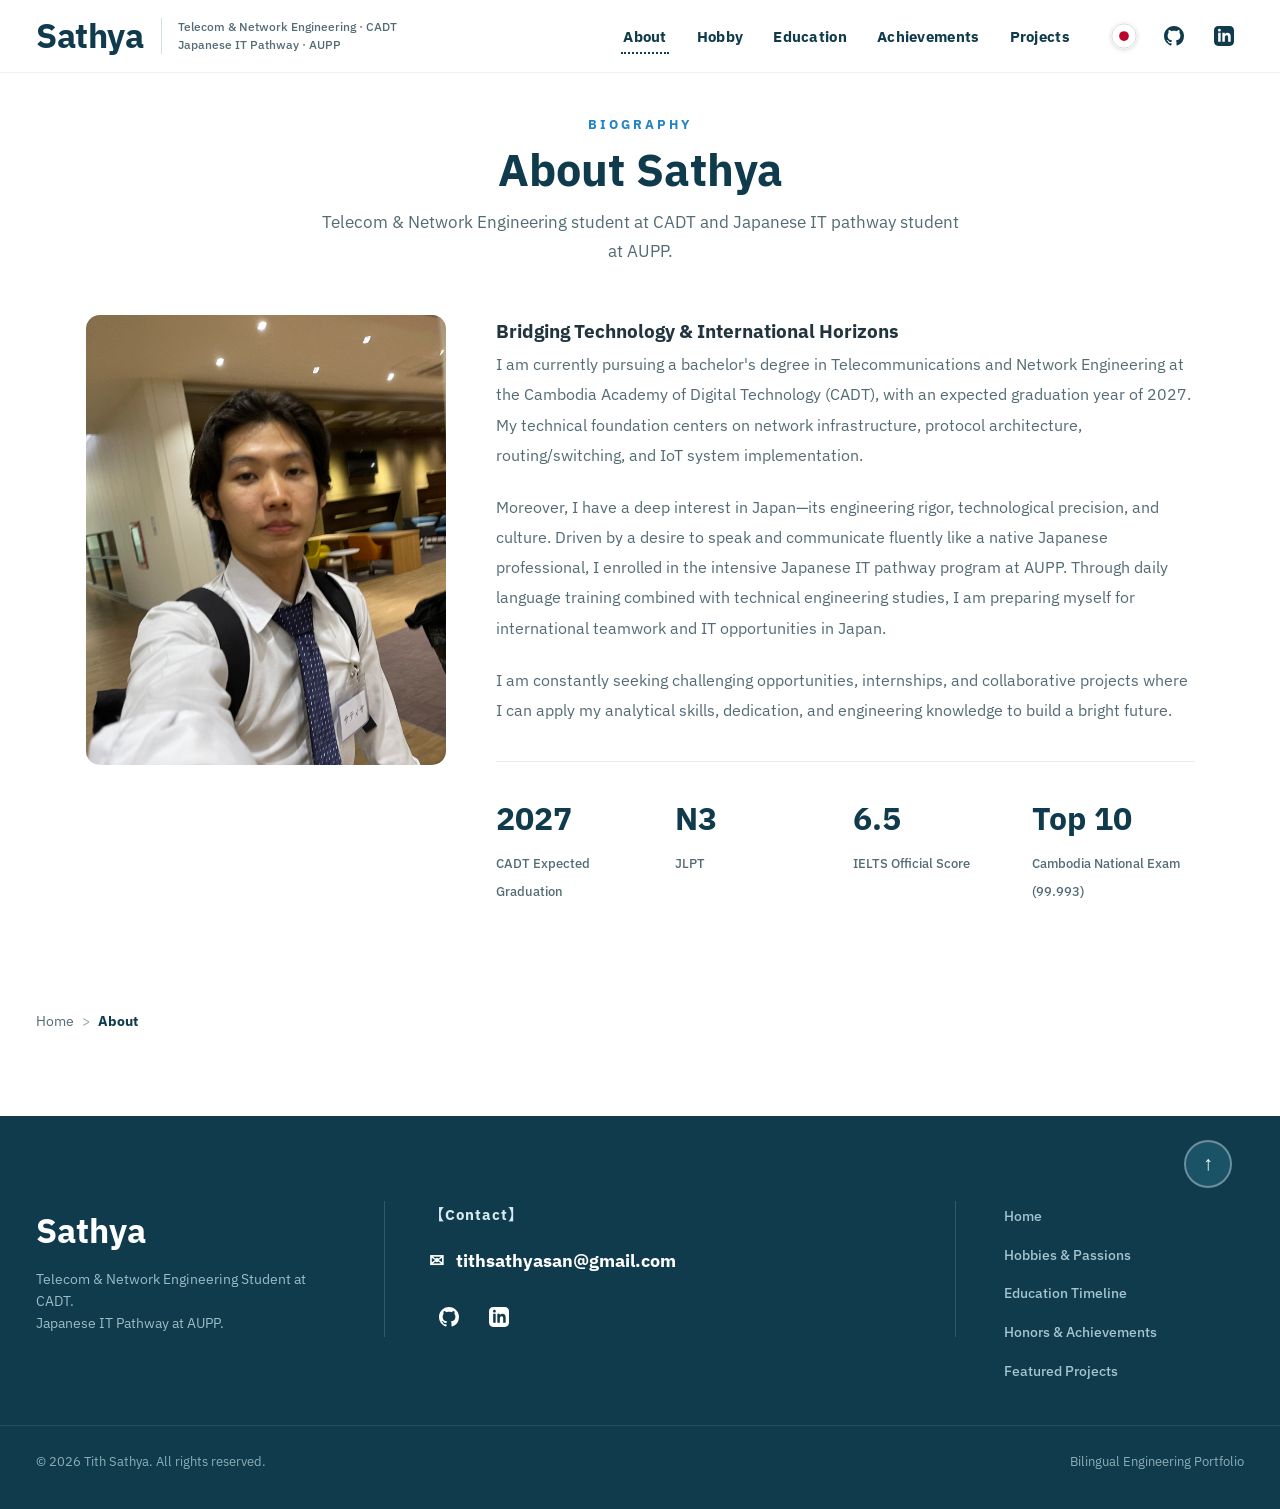
==== about.html @ c2432b84 "new design" ====
<!DOCTYPE html>
<html lang="en">
<head>
  <meta charset="UTF-8" />
  <meta name="viewport" content="width=device-width, initial-scale=1.0" />
  <title>About | Sathya</title>
  <meta name="description" content="About Tith Sathya — Telecom & Network Engineering student at CADT and Japanese IT pathway student at AUPP." />
  <link rel="preconnect" href="https://fonts.googleapis.com" />
  <link rel="preconnect" href="https://fonts.gstatic.com" crossorigin />
  <link href="https://fonts.googleapis.com/css2?family=IBM+Plex+Sans:ital,wght@0,300;0,400;0,500;0,600;0,700;1,400&family=Noto+Sans+JP:wght@400;500;700;900&display=swap" rel="stylesheet" />
  <link rel="stylesheet" href="style.css" />
</head>
<body>

  <!-- Header -->
  <header id="site-header">
    <div class="header-container">
      <a href="index.html" class="brand-group">
        <h1 class="brand-name" data-en="Sathya" data-ja="サティヤ">Sathya</h1>
        <p class="brand-tagline" data-en="Telecom & Network Engineering · CADT<br>Japanese IT Pathway · AUPP" data-ja="夢に向かって、歩み続ける。<br>CADT 電気通信 · AUPP 日本語IT">Telecom & Network Engineering · CADT<br>Japanese IT Pathway · AUPP</p>
      </a>

      <div class="nav-actions-wrap">
        <nav>
          <ul class="nav-links">
            <li><a href="about.html" class="nav-link active" data-en="About" data-ja="自己紹介">About</a></li>
            <li><a href="hobby.html" class="nav-link" data-en="Hobby" data-ja="趣味">Hobby</a></li>
            <li><a href="education.html" class="nav-link" data-en="Education" data-ja="学歴">Education</a></li>
            <li><a href="achievements.html" class="nav-link" data-en="Achievements" data-ja="実績">Achievements</a></li>
            <li><a href="projects.html" class="nav-link" data-en="Projects" data-ja="プロジェクト">Projects</a></li>
          </ul>
        </nav>

        <div class="header-icons">
          <button class="lang-flag-btn" aria-label="日本語に切替 (Switch to Japanese)" title="日本語に切替 (Switch to Japanese)">
            <svg class="flag-svg" viewBox="0 0 32 32" width="26" height="26" aria-hidden="true"><circle cx="16" cy="16" r="15" fill="#ffffff" stroke="#d5dde0" stroke-width="1.2"/><circle cx="16" cy="16" r="6" fill="#bc002d"/></svg>
          </button>
          <a href="https://github.com/Jerry12sir" target="_blank" rel="noopener noreferrer" class="icon-btn" aria-label="GitHub profile">
            <svg viewBox="0 0 24 24"><path d="M12 0C5.37 0 0 5.37 0 12c0 5.31 3.435 9.795 8.205 11.385.6.105.825-.255.825-.57 0-.285-.015-1.23-.015-2.235-3.015.555-3.795-.735-4.035-1.41-.135-.345-.72-1.41-1.23-1.695-.42-.225-1.02-.78-.015-.795.945-.015 1.62.87 1.845 1.23 1.08 1.815 2.805 1.305 3.495.99.105-.78.42-1.305.765-1.605-2.67-.3-5.46-1.335-5.46-5.925 0-1.305.465-2.385 1.23-3.225-.12-.3-.54-1.53.12-3.18 0 0 1.005-.315 3.3 1.23.96-.27 1.98-.405 3-.405s2.04.135 3 .405c2.295-1.56 3.3-1.23 3.3-1.23.66 1.65.24 2.88.12 3.18.765.84 1.23 1.905 1.23 3.225 0 4.605-2.805 5.625-5.475 5.925.435.375.81 1.095.81 2.22 0 1.605-.015 2.895-.015 3.3 0 .315.225.69.825.57A12.02 12.02 0 0024 12c0-6.63-5.37-12-12-12z"/></svg>
          </a>
          <a href="https://www.linkedin.com/in/sathya-tith-368833337/" target="_blank" rel="noopener noreferrer" class="icon-btn" aria-label="LinkedIn profile">
            <svg viewBox="0 0 24 24"><path d="M19 0h-14c-2.761 0-5 2.239-5 5v14c0 2.761 2.239 5 5 5h14c2.762 0 5-2.239 5-5v-14c0-2.761-2.238-5-5-5zm-11 19h-3v-11h3v11zm-1.5-12.268c-.966 0-1.75-.79-1.75-1.764s.784-1.764 1.75-1.764 1.75.79 1.75 1.764-.783 1.764-1.75 1.764zm13.5 12.268h-3v-5.604c0-3.368-4-3.113-4 0v5.604h-3v-11h3v1.765c1.396-2.586 7-2.777 7 2.476v6.759z"/></svg>
          </a>
          <button id="mobile-toggle" class="mobile-toggle" aria-label="Toggle navigation">
            <span></span><span></span><span></span>
          </button>
        </div>
      </div>
    </div>
  </header>

  <!-- Mobile Drawer -->
  <div id="mobile-drawer" class="mobile-drawer">
    <a href="about.html" class="nav-link active" data-en="About" data-ja="自己紹介">About</a>
    <a href="hobby.html" class="nav-link" data-en="Hobby" data-ja="趣味">Hobby</a>
    <a href="education.html" class="nav-link" data-en="Education" data-ja="学歴">Education</a>
    <a href="achievements.html" class="nav-link" data-en="Achievements" data-ja="実績">Achievements</a>
    <a href="projects.html" class="nav-link" data-en="Projects" data-ja="プロジェクト">Projects</a>
  </div>

  <main class="page-container">
    <header class="page-header">
      <div class="page-kicker" data-en="Biography" data-ja="自己紹介">Biography</div>
      <h2 class="page-title" data-en="About Sathya" data-ja="サティヤについて">About Sathya</h2>
      <p class="page-subtitle" data-en="Telecom & Network Engineering student at CADT and Japanese IT pathway student at AUPP." data-ja="CADT 電気通信・ネットワーク工学専攻 · AUPP 日本語ITパスウェイ。">Telecom & Network Engineering student at CADT and Japanese IT pathway student at AUPP.</p>
    </header>

    <div class="about-hero-grid">
      <!-- Profile Photo Frame -->
      <div class="profile-photo-frame">
        <img src="images/profile.jpg" alt="Tith Sathya Profile Photo" />
      </div>

      <!-- Narrative Text -->
      <div class="about-narrative">
        <h3 data-en="Bridging Technology & International Horizons" data-ja="技術で世界をつなぐエンジニアを目指して">Bridging Technology & International Horizons</h3>

        <p data-en="I am currently pursuing a bachelor's degree in Telecommunications and Network Engineering at the Cambodia Academy of Digital Technology (CADT), with an expected graduation year of 2027. My technical foundation centers on network infrastructure, protocol architecture, routing/switching, and IoT system implementation." data-ja="現在、カンボジアデジタル技術アカデミー（CADT）にて電気通信およびネットワーク工学の学士号を取得中であり、2027年の卒業を予定しています。ネットワークインフラ設計、プロトコル設計、ルーティング・スイッチング、およびIoTシステムの開発に注力しています。">I am currently pursuing a bachelor's degree in Telecommunications and Network Engineering at the Cambodia Academy of Digital Technology (CADT), with an expected graduation year of 2027. My technical foundation centers on network infrastructure, protocol architecture, routing/switching, and IoT system implementation.</p>

        <p data-en="Moreover, I have a deep interest in Japan—its engineering rigor, technological precision, and culture. Driven by a desire to speak and communicate fluently like a native Japanese professional, I enrolled in the intensive Japanese IT pathway program at AUPP. Through daily language training combined with technical engineering studies, I am preparing myself for international teamwork and IT opportunities in Japan." data-ja="また、日本の技術力と文化に強い憧れと敬意を抱いています。ネイティブレベルのビジネス日本語を習得し、日本とカンボジアの架け橋となるエンジニアになるため、AUPPの日本語ITパスウェイプログラムに参加しています。語学と技術の両面を磨き、国際的なITキャリアでの活躍を目指しています。">Moreover, I have a deep interest in Japan—its engineering rigor, technological precision, and culture. Driven by a desire to speak and communicate fluently like a native Japanese professional, I enrolled in the intensive Japanese IT pathway program at AUPP. Through daily language training combined with technical engineering studies, I am preparing myself for international teamwork and IT opportunities in Japan.</p>

        <p data-en="I am constantly seeking challenging opportunities, internships, and collaborative projects where I can apply my analytical skills, dedication, and engineering knowledge to build a bright future." data-ja="培ってきた論理的思考力と工学的知見を活かし、チームと社会に貢献できる実践的な機会を常に探求しています。">I am constantly seeking challenging opportunities, internships, and collaborative projects where I can apply my analytical skills, dedication, and engineering knowledge to build a bright future.</p>

        <div class="about-stats-row">
          <div>
            <span class="stat-box-val">2027</span>
            <span class="stat-box-lbl" data-en="CADT Expected Graduation" data-ja="CADT卒業予定年">CADT Expected Graduation</span>
          </div>
          <div>
            <span class="stat-box-val">N3</span>
            <span class="stat-box-lbl" data-en="JLPT" data-ja="日本語能力試験（JLPT）">JLPT</span>
          </div>
          <div>
            <span class="stat-box-val">6.5</span>
            <span class="stat-box-lbl" data-en="IELTS Official Score" data-ja="IELTS公式スコア">IELTS Official Score</span>
          </div>
          <div>
            <span class="stat-box-val" data-en="Top 10" data-ja="全国Top10">Top 10</span>
            <span class="stat-box-lbl" data-en="Cambodia National Exam (99.993)" data-ja="カンボジア全国高校統一試験">Cambodia National Exam (99.993%)</span>
          </div>
        </div>
      </div>
    </div>
  </main>

  <div class="breadcrumb-bar">
    <a href="index.html" data-en="Home" data-ja="トップページ">Home</a>
    <span>&gt;</span>
    <span class="breadcrumb-current" data-en="About" data-ja="自己紹介">About</span>
  </div>

  <!-- Footer -->
  <footer class="footer-wave-wrap">
    <svg class="footer-top-wave-svg" viewBox="0 0 1440 60" fill="none" preserveAspectRatio="none" xmlns="http://www.w3.org/2000/svg">
      <path d="M0 30 C320 65, 640 -5, 960 25 C1200 45, 1360 15, 1440 28 L1440 60 L0 60 Z" fill="#0f3b4c"/>
    </svg>
    <button class="scroll-top-btn" aria-label="Scroll to top">↑</button>

    <div class="footer-main-inner">
      <div class="footer-brand">
        <div class="f-brand-name" data-en="Sathya" data-ja="サティヤ">Sathya</div>
        <p class="f-tagline" data-en="Telecom & Network Engineering Student at CADT.<br>Japanese IT Pathway at AUPP." data-ja="CADT 電気通信・ネットワーク工学専攻。<br>AUPP 日本語ITパスウェイ。">Telecom & Network Engineering Student at CADT.<br>Japanese IT Pathway at AUPP.</p>
      </div>

      <div class="footer-contact-block">
        <div class="contact-label-tag" data-en="【Contact】" data-ja="【お問い合わせ】">【Contact】</div>
        <a href="mailto:tithsathyasan@gmail.com" class="contact-email-link">
          <span>✉</span>
          <span>tithsathyasan@gmail.com</span>
        </a>
        <div class="footer-social-row">
          <a href="https://github.com/Jerry12sir" target="_blank" rel="noopener noreferrer" class="footer-social-btn" aria-label="GitHub"><svg viewBox="0 0 24 24"><path d="M12 0C5.37 0 0 5.37 0 12c0 5.31 3.435 9.795 8.205 11.385.6.105.825-.255.825-.57 0-.285-.015-1.23-.015-2.235-3.015.555-3.795-.735-4.035-1.41-.135-.345-.72-1.41-1.23-1.695-.42-.225-1.02-.78-.015-.795.945-.015 1.62.87 1.845 1.23 1.08 1.815 2.805 1.305 3.495.99.105-.78.42-1.305.765-1.605-2.67-.3-5.46-1.335-5.46-5.925 0-1.305.465-2.385 1.23-3.225-.12-.3-.54-1.53.12-3.18 0 0 1.005-.315 3.3 1.23.96-.27 1.98-.405 3-.405s2.04.135 3 .405c2.295-1.56 3.3-1.23 3.3-1.23.66 1.65.24 2.88.12 3.18.765.84 1.23 1.905 1.23 3.225 0 4.605-2.805 5.625-5.475 5.925.435.375.81 1.095.81 2.22 0 1.605-.015 2.895-.015 3.3 0 .315.225.69.825.57A12.02 12.02 0 0024 12c0-6.63-5.37-12-12-12z"/></svg></a>
          <a href="https://www.linkedin.com/in/sathya-tith-368833337/" target="_blank" rel="noopener noreferrer" class="footer-social-btn" aria-label="LinkedIn"><svg viewBox="0 0 24 24"><path d="M19 0h-14c-2.761 0-5 2.239-5 5v14c0 2.761 2.239 5 5 5h14c2.762 0 5-2.239 5-5v-14c0-2.761-2.238-5-5-5zm-11 19h-3v-11h3v11zm-1.5-12.268c-.966 0-1.75-.79-1.75-1.764s.784-1.764 1.75-1.764 1.75.79 1.75 1.764-.783 1.764-1.75 1.764zm13.5 12.268h-3v-5.604c0-3.368-4-3.113-4 0v5.604h-3v-11h3v1.765c1.396-2.586 7-2.777 7 2.476v6.759z"/></svg></a>
        </div>
      </div>

      <div class="footer-links-col">
        <ul class="footer-nav-list">
          <li><a href="index.html" data-en="Home" data-ja="トップページ">Home</a></li>
          <li><a href="hobby.html" data-en="Hobbies & Passions" data-ja="趣味・興味">Hobbies & Passions</a></li>
          <li><a href="education.html" data-en="Education Timeline" data-ja="学歴タイムライン">Education Timeline</a></li>
          <li><a href="achievements.html" data-en="Honors & Achievements" data-ja="受賞・実績">Honors & Achievements</a></li>
          <li><a href="projects.html" data-en="Featured Projects" data-ja="プロジェクト一覧">Featured Projects</a></li>
        </ul>
      </div>
    </div>

    <div class="footer-bottom-bar">
      <div>© 2026 Tith Sathya. All rights reserved.</div>
      <div data-en="Bilingual Engineering Portfolio" data-ja="バイリンガル工学ポートフォリオ">Bilingual Engineering Portfolio</div>
    </div>
  </footer>

  <script src="script.js"></script>
</body>
</html>
---- style.css ----
/* ===== Umitabi Yamatabi Inspired Japanese Editorial Design ===== */
@import url('https://fonts.googleapis.com/css2?family=IBM+Plex+Sans:ital,wght@0,300;0,400;0,500;0,600;0,700;1,400&family=Noto+Sans+JP:wght@400;500;700;900&display=swap');

*, *::before, *::after {
  margin: 0;
  padding: 0;
  box-sizing: border-box;
}

:root {
  --color-main: #0f3b4c;       /* Authentic Umitabi Deep Teal */
  --color-main-light: #1b5366;
  --color-sub: #2185c5;        /* Wave Ocean Blue */
  --color-green: #2d7a46;      /* Mountain Line Art Green */
  --color-accent-search: #28a745;
  --color-bg: #ffffff;
  --color-bg-subtle: #f8fafb;
  --color-text: #22353e;
  --color-text-sub: #546b75;
  --color-text-light: #8ca2ac;
  --color-border: #e3ebef;
  --color-border-subtle: #edf3f6;

  --font-base: 'IBM Plex Sans', 'Noto Sans JP', sans-serif;
  --font-en: 'IBM Plex Sans', sans-serif;
  --font-ja: 'Noto Sans JP', 'IBM Plex Sans', sans-serif;

  --radius-sm: 8px;
  --radius-md: 14px;
  --radius-lg: 18px;
  --transition: all 0.25s cubic-bezier(0.2, 0.8, 0.2, 1);
}

html {
  scroll-behavior: smooth;
}

body {
  font-family: var(--font-base);
  background-color: var(--color-bg);
  color: var(--color-text);
  line-height: 1.8;
  overflow-x: hidden;
  -webkit-font-smoothing: antialiased;
}

html[lang="ja"] body {
  font-family: var(--font-ja);
}

a {
  color: inherit;
  text-decoration: none;
  transition: var(--transition);
}

img {
  max-width: 100%;
  height: auto;
  display: block;
}

/* ===== Header (Umitabi-Yamatabi Editorial Header) ===== */
#site-header {
  position: sticky;
  top: 0;
  width: 100%;
  background: rgba(255, 255, 255, 0.98);
  backdrop-filter: blur(10px);
  z-index: 100;
  border-bottom: 1px solid var(--color-border-subtle);
  transition: var(--transition);
}

#site-header.scrolled {
  box-shadow: 0 4px 18px rgba(15, 59, 76, 0.05);
}

.header-container {
  max-width: 1360px;
  margin: 0 auto;
  padding: 16px 36px;
  display: flex;
  align-items: center;
  justify-content: space-between;
  gap: 24px;
}

/* Brand Logo (Left): Sathya in EN, サティヤ in JA */
.brand-group {
  display: flex;
  align-items: center;
  gap: 18px;
  text-decoration: none;
}

.brand-name {
  font-family: var(--font-en);
  font-size: 2.1rem;
  font-weight: 800;
  color: var(--color-main);
  letter-spacing: -0.5px;
  line-height: 1;
}

.brand-tagline {
  font-size: 0.76rem;
  color: var(--color-text-sub);
  line-height: 1.45;
  border-left: 1px solid #d5e0e5;
  padding-left: 16px;
  font-weight: 500;
}

/* Nav Actions (Right): 1 Clean Horizontal Line */
.nav-actions-wrap {
  display: flex;
  align-items: center;
  gap: 32px;
}

.nav-links {
  display: flex;
  align-items: center;
  gap: 26px;
  list-style: none;
}

.nav-link {
  font-size: 0.95rem;
  font-weight: 700;
  color: var(--color-main);
  padding: 6px 2px;
  position: relative;
  letter-spacing: 0.3px;
  border-bottom: 2px dotted transparent;
}

.nav-link:hover {
  color: var(--color-sub);
  border-bottom-color: var(--color-sub);
}

.nav-link.active {
  color: var(--color-main);
  border-bottom: 2px dotted var(--color-main);
}

/* Circular Icons: Exact same style, reciprocal colors */
.header-icons {
  display: flex;
  align-items: center;
  gap: 10px;
}

.icon-btn {
  width: 40px;
  height: 40px;
  border-radius: 50%;
  display: inline-flex;
  align-items: center;
  justify-content: center;
  background-color: transparent;
  color: var(--color-main);
  border: none;
  cursor: pointer;
  transition: all 0.22s ease;
}

.icon-btn svg {
  width: 20px;
  height: 20px;
  fill: currentColor;
  transition: transform 0.2s ease;
}

.icon-btn:hover {
  background-color: var(--color-main);
  color: #ffffff;
  transform: translateY(-2px);
  box-shadow: 0 4px 12px rgba(15, 59, 76, 0.25);
}

.icon-btn:hover svg {
  transform: scale(1.08);
}

/* Flag button in header - transparent by default, subtle circle on hover */
.lang-flag-btn {
  width: 40px;
  height: 40px;
  border-radius: 50%;
  display: inline-flex;
  align-items: center;
  justify-content: center;
  background-color: transparent;
  border: none;
  cursor: pointer;
  padding: 0;
  transition: all 0.22s ease;
}

.lang-flag-btn .flag-svg {
  width: 26px;
  height: 26px;
  border-radius: 50%;
  box-shadow: 0 1px 4px rgba(0, 0, 0, 0.15);
  transition: transform 0.2s ease;
}

.lang-flag-btn:hover {
  background-color: #edf2f5;
  transform: translateY(-2px);
  box-shadow: 0 4px 12px rgba(15, 59, 76, 0.12);
}

.lang-flag-btn:hover .flag-svg {
  transform: scale(1.08);
}

/* Mobile Toggle */
.mobile-toggle {
  display: none;
  background: none;
  border: none;
  cursor: pointer;
  padding: 6px;
  flex-direction: column;
  gap: 5px;
}

.mobile-toggle span {
  width: 24px;
  height: 2px;
  background-color: var(--color-main);
  display: block;
  transition: var(--transition);
}

.mobile-drawer {
  display: none;
  position: fixed;
  top: 73px;
  left: 0;
  width: 100%;
  background: #ffffff;
  border-bottom: 2px solid var(--color-border);
  padding: 24px 36px 32px;
  flex-direction: column;
  gap: 18px;
  box-shadow: 0 16px 32px rgba(15, 59, 76, 0.1);
  z-index: 99;
}

.mobile-drawer.open {
  display: flex;
}

.mobile-drawer .nav-link {
  font-size: 1.15rem;
  padding: 8px 0;
  border-bottom: 1px solid var(--color-border-subtle);
}

/* ===== Hero Section (Umitabi-Yamatabi Editorial Style) ===== */
.p-top__intro {
  max-width: 1200px;
  margin: 0 auto;
  padding: 30px 48px 60px;
}

.intro-stage {
  position: relative;
  width: fit-content;
  max-width: calc(100% - 90px);
  margin: 0 auto;
  transform: translateX(-18px); /* Balances picture + vertical text on right */
}

/* Centerpiece Visual */
.intro-movie {
  position: relative;
  width: 100%;
  max-width: 720px;
  border-radius: var(--radius-lg);
  overflow: hidden;
  box-shadow: 0 14px 38px rgba(15, 59, 76, 0.12);
  background: #142831;
  aspect-ratio: 16 / 9;
}

.intro-movie img.hero-photo {
  width: 100%;
  height: 100%;
  object-fit: cover;
  display: block;
  transition: transform 0.6s ease;
}

.intro-movie:hover img.hero-photo {
  transform: scale(1.02);
}

/* Right Standing Text Column: vertically centered at middle of image height */
.intro-right-accent {
  position: absolute;
  left: calc(100% + 24px);
  top: 50%;
  transform: translateY(-50%);
  display: flex;
  align-items: center;
  justify-content: center;
  pointer-events: auto;
  z-index: 10;
}

/* Vertical Standing Typography: Main Line (Centered in outer strip) */
.intro-ttl__text {
  display: flex !important;
  justify-content: center !important;
  align-items: center !important;
  writing-mode: horizontal-tb !important;
  margin: 0 !important;
  padding: 0 !important;
  pointer-events: auto !important;
}

.intro-ttl__text .ttl-line.ttl-main {
  writing-mode: vertical-rl !important;
  text-orientation: upright !important;
  white-space: nowrap !important;
  display: block !important;
  font-size: 1.15rem !important;
  font-weight: 700 !important;
  letter-spacing: 5px !important;
  color: var(--color-main) !important;
  line-height: 1.4 !important;
  text-shadow: 0 0 10px rgba(255, 255, 255, 0.9) !important;
  margin: 0 !important;
}

/* In Japanese mode, size is tailored for Kanji/Hiragana */
html[lang="ja"] .ttl-line.ttl-main {
  font-size: 1.25rem !important;
  letter-spacing: 6px !important;
}

/* ===== Feature Section (Replaces AI-slop boxes with Authentic Editorial Grid) ===== */
.p-top__feature {
  max-width: 1360px;
  margin: 20px auto 70px;
  padding: 0 36px;
}

.feature-header {
  margin-bottom: 28px;
}

.feature-kicker {
  font-family: var(--font-en);
  font-size: 0.8rem;
  font-weight: 800;
  letter-spacing: 2px;
  text-transform: uppercase;
  color: var(--color-sub);
  display: block;
}

.feature-heading {
  font-size: 1.7rem;
  font-weight: 900;
  color: var(--color-main);
}

/* Grid layout matching feature-bloc on umitabi-yamatabi.jp */
.feature-bloc-wrap {
  display: grid;
  grid-template-columns: 1.15fr 1fr;
  gap: 28px;
}

/* Large Featured Story (Left) */
.feature-item-large {
  display: block;
  background: var(--color-bg-subtle);
  border-radius: var(--radius-md);
  overflow: hidden;
  transition: var(--transition);
}

.feature-item-large:hover {
  transform: translateY(-4px);
  box-shadow: 0 14px 30px rgba(15, 59, 76, 0.08);
}

.feature-item-large .f-img-wrap {
  width: 100%;
  aspect-ratio: 16 / 9;
  background: transparent;
  overflow: hidden;
  position: relative;
  display: flex;
  align-items: center;
  justify-content: center;
}

.feature-item-large .f-img-wrap img {
  width: 100%;
  height: 100%;
  object-fit: contain;
  transition: transform 0.4s ease;
}

.feature-item-large:hover .f-img-wrap img {
  transform: scale(1.02);
}

.feature-item-large .f-info {
  padding: 24px;
}

.feature-category {
  font-size: 0.72rem;
  font-weight: 700;
  color: #ffffff;
  background-color: var(--color-sub);
  padding: 3px 10px;
  border-radius: 4px;
  display: inline-block;
  margin-bottom: 10px;
  letter-spacing: 0.5px;
}

.feature-item-large h3.f-title {
  font-size: 1.35rem;
  font-weight: 700;
  color: var(--color-main);
  line-height: 1.5;
  margin-bottom: 10px;
}

.feature-item-large p.f-desc {
  font-size: 0.92rem;
  color: var(--color-text-sub);
  line-height: 1.7;
}

/* 4-Item List (Right) */
.feature-list-col {
  display: grid;
  grid-template-columns: 1fr 1fr;
  gap: 20px;
}

.feature-mini-item {
  display: block;
  background: var(--color-bg-subtle);
  border-radius: var(--radius-md);
  overflow: hidden;
  transition: var(--transition);
}

.feature-mini-item:hover {
  transform: translateY(-3px);
  box-shadow: 0 10px 24px rgba(15, 59, 76, 0.07);
}

.feature-mini-item .mini-img {
  width: 100%;
  aspect-ratio: 16 / 9;
  background: transparent;
  overflow: hidden;
  display: flex;
  align-items: center;
  justify-content: center;
}

.feature-mini-item .mini-img img {
  width: 100%;
  height: 100%;
  object-fit: contain;
  transition: transform 0.3s ease;
}

.feature-mini-item:hover .mini-img img {
  transform: scale(1.03);
}

.feature-mini-item .mini-info {
  padding: 14px 16px 18px;
}

.feature-mini-item h4.mini-title {
  font-size: 0.95rem;
  font-weight: 700;
  color: var(--color-main);
  line-height: 1.45;
  margin-top: 6px;
}

/* ===== Subpages (Clean Japanese Editorial Layout) ===== */
.page-container {
  max-width: 1180px;
  margin: 0 auto;
  padding: 40px 36px 80px;
  min-height: calc(100vh - 420px);
}

.page-header {
  text-align: center;
  margin-bottom: 50px;
}

.page-kicker {
  font-family: var(--font-en);
  font-size: 0.82rem;
  font-weight: 800;
  letter-spacing: 3px;
  text-transform: uppercase;
  color: var(--color-sub);
  margin-bottom: 6px;
}

.page-title {
  font-size: clamp(2.1rem, 4vw, 2.8rem);
  font-weight: 900;
  color: var(--color-main);
  line-height: 1.2;
}

.page-subtitle {
  font-size: 1.05rem;
  color: var(--color-text-sub);
  max-width: 650px;
  margin: 12px auto 0;
  line-height: 1.7;
}

/* Clean Editorial Frame for About Profile */
.about-hero-grid {
  display: grid;
  grid-template-columns: 360px 1fr;
  gap: 50px;
  align-items: start;
}

.profile-photo-frame {
  width: 100%;
  aspect-ratio: 4 / 5;
  border-radius: var(--radius-md);
  overflow: hidden;
  background: #142831;
}

.profile-photo-frame img {
  width: 100%;
  height: 100%;
  object-fit: cover;
}

.about-narrative h2 {
  font-size: 1.75rem;
  color: var(--color-main);
  font-weight: 800;
  margin-bottom: 16px;
}

.about-narrative p {
  font-size: 1.02rem;
  color: var(--color-text-sub);
  line-height: 1.85;
  margin-bottom: 22px;
}

.about-stats-row {
  display: grid;
  grid-template-columns: repeat(4, 1fr);
  gap: 16px;
  margin-top: 36px;
  border-top: 1px solid var(--color-border);
  padding-top: 28px;
}

.stat-box-val {
  font-family: var(--font-en);
  font-size: 2rem;
  font-weight: 800;
  color: var(--color-main);
  display: block;
}

.stat-box-lbl {
  font-size: 0.8rem;
  color: var(--color-text-sub);
  font-weight: 500;
}

/* ===== 4 Hobby Sections (Going down with standalone horizontal photos) ===== */
.hobby-section {
  max-width: 1100px;
  margin: 0 auto;
  text-align: center;
}

.hobby-header-block {
  max-width: 680px;
  margin: 0 auto 16px;
  text-align: center;
}

.hobby-header-block .feature-category {
  display: inline-block;
  margin-bottom: 6px;
}

.hobby-section-title {
  font-size: 1.5rem;
  font-weight: 700;
  color: var(--color-main);
  margin: 4px 0 8px;
}

.hobby-section-desc {
  font-size: 0.93rem;
  color: var(--color-text-sub);
  line-height: 1.65;
}

/* Standalone Photo Gallery: horizontal row, centered if 1 or 2, scrolling if overflow */
/* Scrollbar invisible by default, appears on hover */
.hobby-photo-gallery {
  width: 100%;
  overflow-x: auto;
  overflow-y: hidden;
  display: flex;
  justify-content: safe center;
  padding: 4px 16px 12px;
  -webkit-overflow-scrolling: touch;
  scrollbar-width: thin;
  scrollbar-color: transparent transparent;
  transition: scrollbar-color 0.25s ease;
}

.hobby-photo-gallery:hover {
  scrollbar-color: #3b8a9e rgba(15, 59, 76, 0.08);
}

.hobby-photo-gallery::-webkit-scrollbar {
  height: 6px;
}

.hobby-photo-gallery::-webkit-scrollbar-track {
  background: transparent;
  border-radius: 99px;
  margin: 0 40px;
  transition: background 0.25s ease;
}

.hobby-photo-gallery::-webkit-scrollbar-thumb {
  background: transparent;
  border-radius: 99px;
  transition: background 0.25s ease;
}

.hobby-photo-gallery:hover::-webkit-scrollbar-track {
  background: rgba(15, 59, 76, 0.06);
}

.hobby-photo-gallery:hover::-webkit-scrollbar-thumb {
  background: #3b8a9e;
}

.hobby-photo-track {
  display: flex;
  flex-direction: row;
  flex-wrap: nowrap;
  gap: 24px;
  margin: 0 auto;
  width: max-content;
  padding: 4px 12px;
}

/* Pure Picture Frame (No text attached) */
.hobby-photo-frame {
  flex: 0 0 auto;
  width: 440px;
  max-width: 85vw;
  aspect-ratio: 16 / 10;
  border-radius: var(--radius-lg);
  overflow: hidden;
  box-shadow: 0 8px 24px rgba(15, 59, 76, 0.09);
  transition: transform 0.35s ease, box-shadow 0.35s ease;
  background: #142831;
}

.hobby-photo-frame:hover {
  transform: translateY(-4px) scale(1.01);
  box-shadow: 0 16px 36px rgba(15, 59, 76, 0.15);
}

.hobby-photo-frame img {
  width: 100%;
  height: 100%;
  object-fit: cover;
  display: block;
}

/* Subtle Section Divider (Tight gap, doesn't reach from side to side) */
.hobby-section-divider {
  width: 160px;
  height: 1.5px;
  background: #dce7eb;
  margin: 36px auto;
  border-radius: 99px;
}

/* Clean Education Timeline */
.edu-timeline {
  max-width: 820px;
  margin: 0 auto;
  position: relative;
  padding-left: 36px;
  border-left: 2px solid var(--color-border);
}

.edu-item {
  position: relative;
  margin-bottom: 44px;
}

.edu-item::before {
  content: '';
  position: absolute;
  left: -43px;
  top: 6px;
  width: 12px;
  height: 12px;
  border-radius: 50%;
  background: #ffffff;
  border: 3px solid var(--color-main);
}

.edu-date {
  font-family: var(--font-en);
  font-size: 0.85rem;
  font-weight: 800;
  color: var(--color-sub);
  letter-spacing: 0.5px;
  margin-bottom: 4px;
  display: block;
}

.edu-card h3 {
  font-size: 1.35rem;
  color: var(--color-main);
  font-weight: 700;
  margin-bottom: 6px;
}

.edu-card p {
  color: var(--color-text-sub);
  font-size: 0.95rem;
  line-height: 1.7;
}

/* Large Achievements */
.achieve-grid-large {
  display: grid;
  grid-template-columns: repeat(auto-fit, minmax(480px, 1fr));
  gap: 36px;
}

.achieve-card-lg {
  background: var(--color-bg-subtle);
  border-radius: var(--radius-md);
  overflow: hidden;
  transition: var(--transition);
}

.achieve-card-lg:hover {
  transform: translateY(-5px);
  box-shadow: 0 16px 36px rgba(15, 59, 76, 0.1);
}

.achieve-photo-slot {
  width: 100%;
  aspect-ratio: 16 / 9;
  background: transparent;
  position: relative;
  overflow: hidden;
  display: flex;
  align-items: center;
  justify-content: center;
}

.achieve-photo-slot img {
  width: 100%;
  height: 100%;
  object-fit: contain;
}

.achieve-ribbon-tag {
  position: absolute;
  top: 16px;
  right: 16px;
  background: var(--color-main);
  color: #ffffff;
  font-family: var(--font-en);
  font-size: 0.78rem;
  font-weight: 800;
  padding: 4px 12px;
  border-radius: 4px;
}

.achieve-details {
  padding: 28px;
}

.achieve-title {
  font-size: 1.45rem;
  font-weight: 700;
  color: var(--color-main);
  margin-bottom: 6px;
}

.achieve-rank {
  font-size: 1.02rem;
  font-weight: 700;
  color: var(--color-sub);
  margin-bottom: 12px;
}

.achieve-desc {
  font-size: 0.95rem;
  color: var(--color-text-sub);
  line-height: 1.75;
}

/* Large Projects Showcase & History */
.projects-showcase-grid {
  display: grid;
  grid-template-columns: repeat(auto-fit, minmax(460px, 1fr));
  gap: 36px;
  margin-bottom: 60px;
}

.project-showcase-card {
  background: var(--color-bg-subtle);
  border-radius: var(--radius-md);
  overflow: hidden;
  transition: var(--transition);
}

.project-showcase-card:hover {
  transform: translateY(-5px);
  box-shadow: 0 16px 36px rgba(15, 59, 76, 0.1);
}

.project-img-container {
  width: 100%;
  aspect-ratio: 16 / 9;
  background: transparent;
  position: relative;
  overflow: hidden;
  display: flex;
  align-items: center;
  justify-content: center;
}

.project-img-container img {
  width: 100%;
  height: 100%;
  object-fit: contain;
}

.project-body {
  padding: 26px 28px 28px;
}

.project-header-top {
  display: flex;
  justify-content: space-between;
  align-items: flex-start;
  margin-bottom: 8px;
  gap: 12px;
}

.project-meta-badges {
  display: flex;
  flex-direction: column;
  gap: 3px;
}

.project-timeline-date {
  font-family: var(--font-en);
  font-size: 0.82rem;
  font-weight: 800;
  color: var(--color-sub);
  display: block;
}

.project-team-badge {
  font-size: 0.76rem;
  font-weight: 700;
  color: #4b6f7d;
  display: inline-flex;
  align-items: center;
  gap: 4px;
}

/* Two Circle Links (Demo Site & GitHub Repo - appears only when links exist) */
.project-links-wrap {
  display: flex;
  gap: 8px;
  align-items: center;
  flex-shrink: 0;
}

.project-circle-link {
  width: 32px;
  height: 32px;
  border-radius: 50%;
  display: inline-flex;
  align-items: center;
  justify-content: center;
  border: 1.5px solid var(--color-border);
  background: #ffffff;
  color: var(--color-main);
  transition: all 0.22s ease;
  text-decoration: none;
}

.project-circle-link svg {
  width: 15px;
  height: 15px;
  fill: currentColor;
  transition: transform 0.2s ease;
}

.project-circle-link.link-ext svg {
  fill: none;
  stroke: currentColor;
  stroke-width: 2.2;
  stroke-linecap: round;
  stroke-linejoin: round;
}

.project-circle-link:hover {
  background: var(--color-main);
  color: #ffffff;
  border-color: var(--color-main);
  transform: translateY(-2px);
  box-shadow: 0 4px 12px rgba(15, 59, 76, 0.22);
}

.project-circle-link:hover svg {
  transform: scale(1.1);
}

.project-title {
  font-size: 1.35rem;
  font-weight: 700;
  color: var(--color-main);
  margin: 6px 0 10px;
}

.project-desc {
  font-size: 0.93rem;
  color: var(--color-text-sub);
  line-height: 1.7;
  margin-bottom: 14px;
}

/* Checklist of Responsibilities */
.project-responsibilities {
  margin: 12px 0 16px;
  padding: 10px 14px;
  background: rgba(15, 59, 76, 0.04);
  border-radius: 6px;
  border-left: 3px solid var(--color-sub);
}

.resp-heading {
  font-size: 0.78rem;
  font-weight: 800;
  color: var(--color-main);
  text-transform: uppercase;
  letter-spacing: 0.5px;
  display: block;
  margin-bottom: 6px;
}

.resp-list {
  list-style: none;
  padding: 0;
  margin: 0;
  display: flex;
  flex-direction: column;
  gap: 4px;
}

.resp-list li {
  font-size: 0.85rem;
  color: var(--color-text-sub);
  display: flex;
  align-items: center;
  gap: 8px;
}

.resp-list li .resp-check {
  color: #2185c5;
  font-size: 0.82rem;
  font-weight: 800;
}

.tools-heading {
  font-size: 0.78rem;
  font-weight: 800;
  color: var(--color-main);
  text-transform: uppercase;
  letter-spacing: 0.5px;
  display: block;
  margin-top: 14px;
  margin-bottom: 6px;
}

.project-tags-wrap {
  display: flex;
  flex-wrap: wrap;
  gap: 8px;
}

.tech-tag {
  background: #ffffff;
  border: 1px solid var(--color-border);
  color: var(--color-main);
  font-size: 0.76rem;
  font-weight: 700;
  padding: 4px 12px;
  border-radius: 4px;
}

/* History Section */
.history-section-wrap {
  border-top: 1px solid var(--color-border);
  padding-top: 40px;
  margin-top: 40px;
}

.history-section-wrap h2 {
  font-size: 1.6rem;
  color: var(--color-main);
  margin-bottom: 8px;
  font-weight: 800;
}

.history-section-wrap p {
  color: var(--color-text-sub);
  margin-bottom: 24px;
}

.history-gallery-grid {
  display: grid;
  grid-template-columns: repeat(auto-fit, minmax(240px, 1fr));
  gap: 20px;
}

.history-thumb-slot {
  background: var(--color-bg-subtle);
  border-radius: var(--radius-sm);
  overflow: hidden;
  transition: var(--transition);
}

.history-thumb-slot:hover {
  transform: translateY(-3px);
  box-shadow: 0 8px 20px rgba(15, 59, 76, 0.08);
}

.history-thumb-slot .thumb-frame {
  width: 100%;
  aspect-ratio: 4 / 3;
  background: #142e39;
  overflow: hidden;
}

.history-thumb-slot .thumb-frame img {
  width: 100%;
  height: 100%;
  object-fit: cover;
}

.history-thumb-slot .thumb-info {
  padding: 14px 16px;
}

.history-thumb-slot h4 {
  font-size: 0.92rem;
  color: var(--color-main);
  font-weight: 700;
}

.history-thumb-slot p {
  font-size: 0.78rem;
  color: var(--color-text-sub);
  margin-top: 4px;
  margin-bottom: 0;
}

/* ===== Breadcrumb Trail ===== */
.breadcrumb-bar {
  max-width: 1360px;
  margin: 0 auto;
  padding: 24px 36px 12px;
  display: flex;
  align-items: center;
  gap: 8px;
  font-size: 0.85rem;
  color: var(--color-text-light);
}

.breadcrumb-bar a {
  color: var(--color-text-sub);
}

.breadcrumb-bar a:hover {
  color: var(--color-main);
}

.breadcrumb-current {
  color: var(--color-main);
  font-weight: 700;
}

/* ===== Authentic Wave Footer (Image 2) ===== */
.footer-wave-wrap {
  position: relative;
  background-color: var(--color-main);
  color: #ffffff;
  margin-top: 70px;
  overflow: hidden;
}

.footer-top-wave-svg {
  position: absolute;
  top: 0;
  left: 0;
  width: 100%;
  height: 60px;
  display: block;
  pointer-events: none;
}

.scroll-top-btn {
  position: absolute;
  top: 24px;
  right: 48px;
  width: 48px;
  height: 48px;
  border-radius: 50%;
  background: #1b5366;
  color: #ffffff;
  border: 2px solid rgba(255, 255, 255, 0.35);
  display: flex;
  align-items: center;
  justify-content: center;
  font-size: 1.25rem;
  cursor: pointer;
  transition: var(--transition);
  z-index: 10;
}

.scroll-top-btn:hover {
  background: #ffffff;
  color: var(--color-main);
  transform: translateY(-4px);
}

.footer-main-inner {
  max-width: 1360px;
  margin: 0 auto;
  padding: 85px 36px 40px;
  display: grid;
  grid-template-columns: 300px 1fr 240px;
  gap: 48px;
  align-items: start;
}

.footer-brand .f-brand-name {
  font-family: var(--font-en);
  font-size: 2.1rem;
  font-weight: 800;
  margin-bottom: 8px;
}

.footer-brand .f-tagline {
  font-size: 0.85rem;
  color: #9cbcc7;
  line-height: 1.6;
}

.footer-contact-block {
  border-left: 1px solid rgba(255, 255, 255, 0.15);
  border-right: 1px solid rgba(255, 255, 255, 0.15);
  padding: 0 44px;
}

.contact-label-tag {
  font-size: 0.95rem;
  font-weight: 700;
  letter-spacing: 1px;
  margin-bottom: 12px;
  color: #d8eaef;
}

.contact-email-link {
  display: inline-flex;
  align-items: center;
  gap: 12px;
  font-size: 1.15rem;
  font-weight: 700;
  color: #ffffff;
  background: transparent;
  border: none;
  padding: 0;
  margin-top: 4px;
  transition: var(--transition);
}

.contact-email-link:hover {
  opacity: 0.8;
  text-decoration: underline;
}

.contact-email-link svg {
  width: 22px;
  height: 16px;
  fill: currentColor;
  flex-shrink: 0;
}

.footer-social-row {
  display: flex;
  gap: 10px;
  margin-top: 20px;
}

.footer-social-btn {
  width: 40px;
  height: 40px;
  border-radius: 50%;
  background: transparent;
  color: #ffffff;
  display: inline-flex;
  align-items: center;
  justify-content: center;
  border: none;
  transition: all 0.22s ease;
}

.footer-social-btn svg {
  width: 20px;
  height: 20px;
  fill: currentColor;
  transition: transform 0.2s ease;
}

.footer-social-btn:hover {
  background: #ffffff;
  color: var(--color-main);
  transform: translateY(-2px);
  box-shadow: 0 4px 12px rgba(0, 0, 0, 0.25);
}

.footer-social-btn:hover svg {
  transform: scale(1.08);
}

.footer-nav-list {
  list-style: none;
  display: flex;
  flex-direction: column;
  gap: 10px;
}

.footer-nav-list a {
  font-size: 0.88rem;
  color: #a4c4cf;
  font-weight: 500;
}

.footer-nav-list a:hover {
  color: #ffffff;
  padding-left: 4px;
}

.footer-bottom-bar {
  max-width: 1360px;
  margin: 0 auto;
  padding: 24px 36px 36px;
  border-top: 1px solid rgba(255, 255, 255, 0.1);
  display: flex;
  justify-content: space-between;
  align-items: center;
  font-size: 0.82rem;
  color: #8daeb9;
}

/* Responsive */
@media (max-width: 1080px) {
  .feature-bloc-wrap {
    grid-template-columns: 1fr;
  }
  .footer-main-inner {
    grid-template-columns: 1fr 1fr;
    gap: 36px;
  }
  .footer-contact-block {
    border-right: none;
    padding-right: 0;
  }
}

@media (max-width: 860px) {
  .intro-stage {
    max-width: calc(100% - 70px);
    transform: translateX(-14px);
  }
  .intro-right-accent {
    left: calc(100% + 16px);
  }
  .ttl-line.ttl-main {
    font-size: 1.05rem !important;
    letter-spacing: 4px !important;
  }
}

@media (max-width: 768px) {
  .nav-links {
    display: none;
  }
  .mobile-toggle {
    display: flex;
  }
  .feature-list-col {
    grid-template-columns: 1fr;
  }
  .achieve-grid-large,
  .projects-showcase-grid {
    grid-template-columns: 1fr;
  }
  .about-hero-grid {
    grid-template-columns: 1fr;
  }
  .about-stats-row {
    grid-template-columns: repeat(2, 1fr);
    gap: 20px 16px;
  }
  .footer-main-inner {
    grid-template-columns: 1fr;
  }
  .footer-contact-block {
    border-left: none;
    padding-left: 0;
  }
  .scroll-top-btn {
    right: 20px;
    top: 16px;
    width: 40px;
    height: 40px;
  }
  .p-top__intro {
    padding: 20px 16px 40px;
  }
  .p-top__feature {
    padding: 0 16px;
  }
  .page-container {
    padding: 24px 16px 60px;
  }
}

@media (max-width: 600px) {
  .intro-stage {
    max-width: 100%;
    transform: none;
  }
  .intro-right-accent {
    position: relative;
    left: auto;
    right: auto;
    top: auto;
    bottom: auto;
    transform: none;
    width: 100%;
    margin-top: 14px;
    display: flex;
    justify-content: center;
  }
  .intro-ttl__text {
    writing-mode: horizontal-tb !important;
    justify-content: center !important;
  }
  .intro-ttl__text .ttl-line.ttl-main {
    writing-mode: horizontal-tb !important;
    text-orientation: mixed !important;
    letter-spacing: 3px !important;
    font-size: 1.05rem !important;
  }
}

/* ===== iPhone SE & Compact Mobile Optimization (<= 480px) ===== */
@media (max-width: 480px) {
  /* Header */
  .header-container {
    padding: 10px 14px;
    gap: 8px;
  }
  .brand-group {
    gap: 0;
  }
  .brand-name {
    font-size: 1.45rem;
  }
  .brand-tagline {
    display: none; /* Hide tagline on compact mobile so header icons don't wrap */
  }
  .header-icons {
    gap: 4px;
  }
  .icon-btn,
  .lang-flag-btn {
    width: 34px;
    height: 34px;
  }
  .icon-btn svg {
    width: 18px;
    height: 18px;
  }
  .lang-flag-btn .flag-svg {
    width: 22px;
    height: 22px;
  }
  .mobile-toggle {
    width: 34px;
    height: 34px;
  }
  .mobile-drawer {
    top: 56px;
    padding: 18px 20px 24px;
    gap: 14px;
  }

  /* Page Container & Headers */
  .page-container {
    padding: 20px 14px 44px;
  }
  .page-header {
    margin-bottom: 24px;
  }
  .page-title {
    font-size: 1.65rem;
  }
  .page-subtitle {
    font-size: 0.88rem;
    line-height: 1.6;
  }
  .breadcrumb-bar {
    padding: 10px 14px;
    font-size: 0.78rem;
  }

  /* Hero & Homepage Feature */
  .p-top__intro {
    padding: 14px 14px 30px;
  }
  .intro-movie {
    border-radius: var(--radius-md);
  }
  .intro-ttl__text .ttl-line.ttl-main {
    font-size: 0.92rem !important;
    letter-spacing: 2px !important;
  }
  .feature-header {
    margin-bottom: 20px;
  }
  .feature-heading {
    font-size: 1.35rem;
  }
  .feature-item-large .f-info {
    padding: 18px 14px;
  }
  .feature-item-large h3.f-title {
    font-size: 1.15rem;
    line-height: 1.45;
  }
  .feature-item-large p.f-desc {
    font-size: 0.86rem;
  }
  .feature-list-col {
    grid-template-columns: 1fr;
    gap: 14px;
  }
  .feature-mini-item .mini-info {
    padding: 12px 14px;
  }
  .feature-mini-item .mini-title {
    font-size: 0.98rem;
  }

  /* About Page */
  .about-hero-grid {
    gap: 20px;
  }
  .about-narrative h3 {
    font-size: 1.25rem;
    line-height: 1.45;
  }
  .about-narrative p {
    font-size: 0.88rem;
    line-height: 1.7;
    margin-bottom: 16px;
  }
  .about-stats-row {
    grid-template-columns: repeat(2, 1fr);
    gap: 16px 12px;
    margin-top: 24px;
    padding-top: 20px;
  }
  .stat-box-val {
    font-size: 1.55rem;
  }
  .stat-box-lbl {
    font-size: 0.74rem;
    line-height: 1.35;
  }

  /* Achievements Page */
  .achieve-grid-large {
    gap: 20px;
  }
  .achieve-card-lg {
    border-radius: var(--radius-md);
  }
  .achieve-photo-slot {
    aspect-ratio: 16 / 10;
  }
  .achieve-ribbon-tag {
    top: 10px;
    right: 10px;
    font-size: 0.72rem;
    padding: 3px 8px;
  }
  .achieve-details {
    padding: 18px 14px;
  }
  .achieve-title {
    font-size: 1.22rem;
    line-height: 1.4;
  }
  .achieve-rank {
    font-size: 0.9rem;
    margin-bottom: 10px;
  }
  .achieve-desc {
    font-size: 0.86rem;
    line-height: 1.65;
  }

  /* Projects Page */
  .projects-showcase-grid {
    gap: 20px;
    margin-bottom: 40px;
  }
  .project-showcase-card {
    border-radius: var(--radius-md);
  }
  .project-body {
    padding: 18px 14px;
  }
  .project-header-top {
    flex-wrap: wrap;
    gap: 8px;
  }
  .project-title {
    font-size: 1.22rem;
    line-height: 1.4;
  }
  .project-desc {
    font-size: 0.86rem;
    line-height: 1.65;
  }
  .project-responsibilities {
    margin: 16px 0;
  }
  .resp-list li {
    font-size: 0.84rem;
  }
  .tech-tag {
    font-size: 0.72rem;
    padding: 3px 8px;
  }

  /* Education Page */
  .edu-timeline {
    padding-left: 24px;
  }
  .edu-item {
    margin-bottom: 30px;
  }
  .edu-item::before {
    left: -30px;
    width: 10px;
    height: 10px;
  }
  .edu-card h3 {
    font-size: 1.15rem;
  }
  .edu-card p {
    font-size: 0.86rem;
  }

  /* Hobby Page */
  .hobby-section-title {
    font-size: 1.35rem;
  }
  .hobby-section-desc {
    font-size: 0.88rem;
  }
  .hobby-photo-frame {
    width: 280px;
    max-width: 82vw;
    border-radius: var(--radius-md);
  }
  .hobby-photo-track {
    gap: 12px;
    padding: 4px 6px;
  }

  /* Footer */
  .footer-main-inner {
    padding: 28px 16px 18px;
    gap: 22px;
  }
  .f-brand-name {
    font-size: 1.55rem;
  }
  .f-tagline {
    font-size: 0.82rem;
  }
  .contact-email-link {
    font-size: 0.92rem;
    word-break: break-all;
  }
  .footer-social-row {
    gap: 8px;
  }
  .footer-nav-list {
    font-size: 0.86rem;
    gap: 8px;
  }
  .footer-bottom-bar {
    padding: 14px 14px;
    font-size: 0.72rem;
    flex-direction: column;
    gap: 4px;
    text-align: center;
  }
}

/* Extra Tight Viewports (<= 360px - e.g. iPhone SE 1st gen / narrow devices) */
@media (max-width: 360px) {
  .header-container {
    padding: 8px 10px;
  }
  .brand-name {
    font-size: 1.3rem;
  }
  .header-icons {
    gap: 2px;
  }
  .icon-btn,
  .lang-flag-btn,
  .mobile-toggle {
    width: 30px;
    height: 30px;
  }
  .icon-btn svg {
    width: 16px;
    height: 16px;
  }
  .lang-flag-btn .flag-svg {
    width: 20px;
    height: 20px;
  }
  .stat-box-val {
    font-size: 1.35rem;
  }
  .stat-box-lbl {
    font-size: 0.68rem;
  }
  .page-container {
    padding: 16px 10px 36px;
  }
  .page-title {
    font-size: 1.45rem;
  }
}
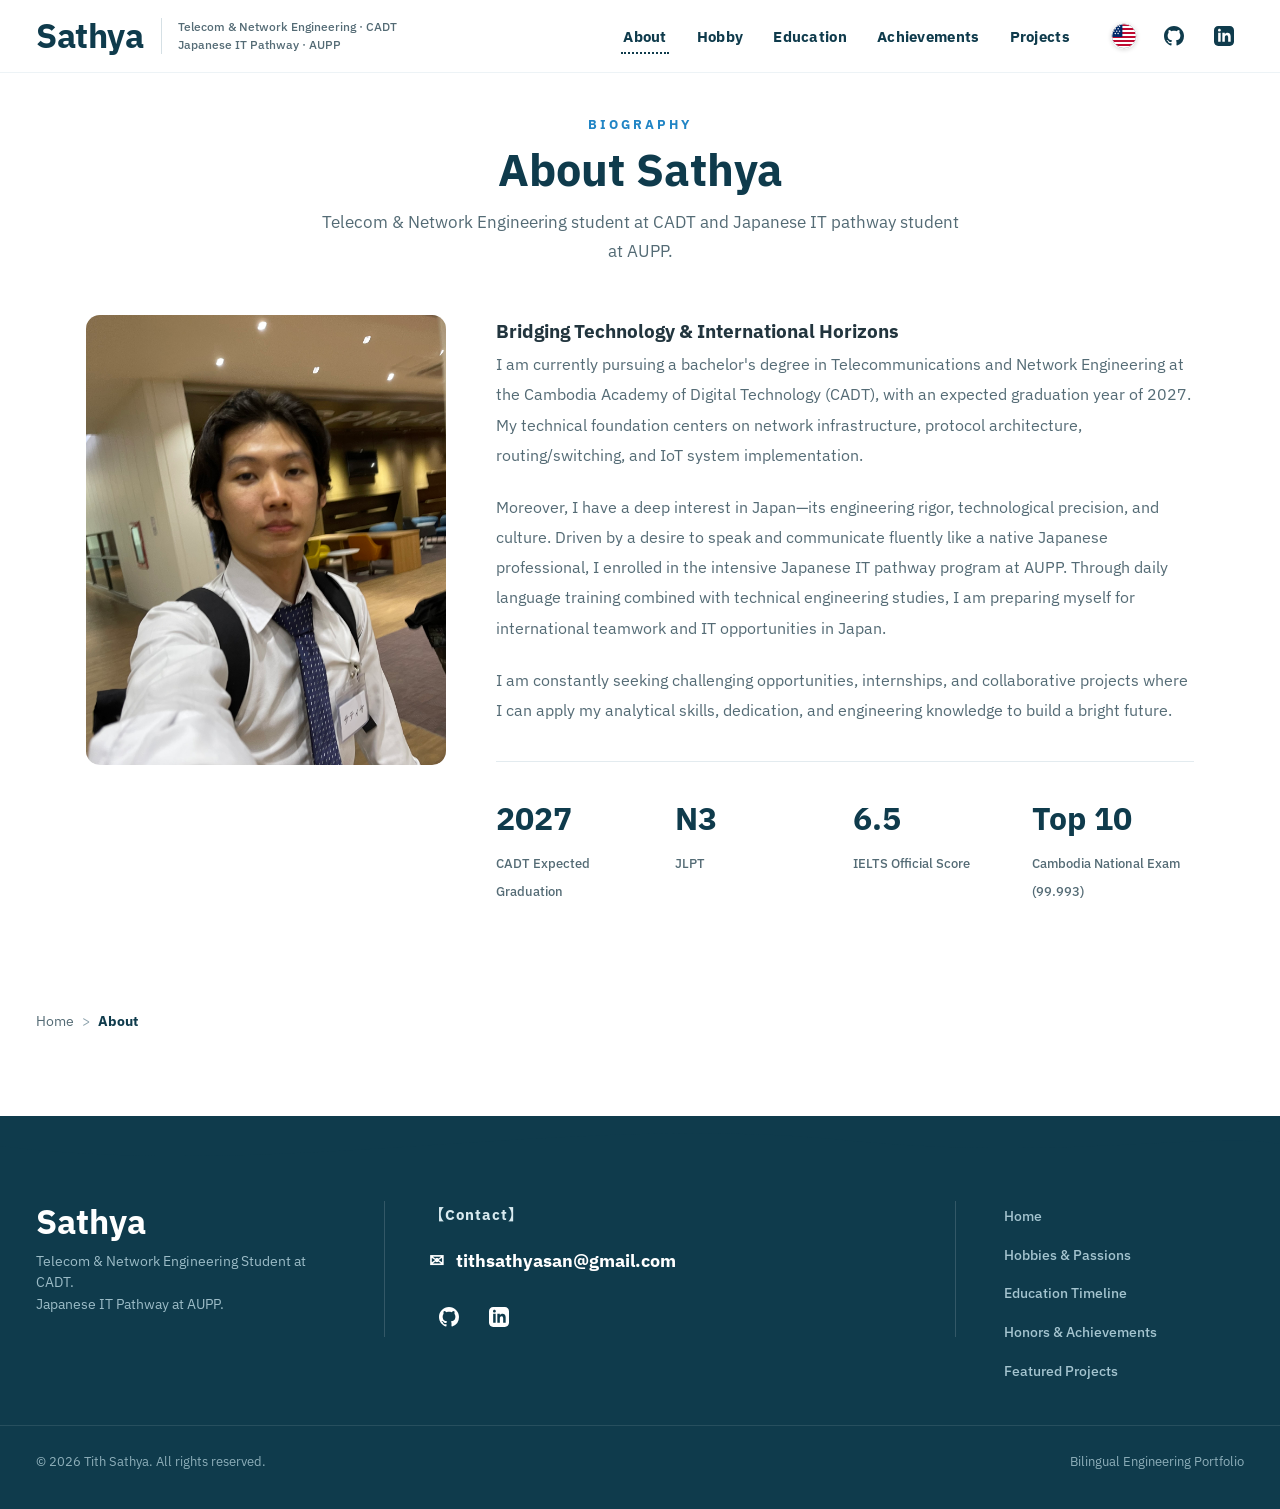
==== commit c16d93e8: "update sns project" ====
--- a/about.html
+++ b/about.html
@@ -33,7 +33,7 @@
 
         <div class="header-icons">
           <button class="lang-flag-btn" aria-label="日本語に切替 (Switch to Japanese)" title="日本語に切替 (Switch to Japanese)">
-            <svg class="flag-svg" viewBox="0 0 32 32" width="26" height="26" aria-hidden="true"><circle cx="16" cy="16" r="15" fill="#ffffff" stroke="#d5dde0" stroke-width="1.2"/><circle cx="16" cy="16" r="6" fill="#bc002d"/></svg>
+            <svg class="flag-svg" viewBox="0 0 32 32" width="26" height="26" aria-hidden="true"><defs><clipPath id="us-clip"><circle cx="16" cy="16" r="15"/></clipPath></defs><g clip-path="url(#us-clip)"><rect width="32" height="32" fill="#bf0a30"/><path d="M0 4.92h32M0 9.85h32M0 14.77h32M0 19.69h32M0 24.62h32M0 29.54h32" stroke="#ffffff" stroke-width="2.46"/><rect width="14" height="17.2" fill="#002868"/><circle cx="3.5" cy="4" r="0.9" fill="#fff"/><circle cx="7" cy="4" r="0.9" fill="#fff"/><circle cx="10.5" cy="4" r="0.9" fill="#fff"/><circle cx="5.25" cy="7" r="0.9" fill="#fff"/><circle cx="8.75" cy="7" r="0.9" fill="#fff"/><circle cx="3.5" cy="10" r="0.9" fill="#fff"/><circle cx="7" cy="10" r="0.9" fill="#fff"/><circle cx="10.5" cy="10" r="0.9" fill="#fff"/><circle cx="5.25" cy="13" r="0.9" fill="#fff"/><circle cx="8.75" cy="13" r="0.9" fill="#fff"/></g><circle cx="16" cy="16" r="15" fill="none" stroke="#d5dde0" stroke-width="1.2"/></svg>
           </button>
           <a href="https://github.com/Jerry12sir" target="_blank" rel="noopener noreferrer" class="icon-btn" aria-label="GitHub profile">
             <svg viewBox="0 0 24 24"><path d="M12 0C5.37 0 0 5.37 0 12c0 5.31 3.435 9.795 8.205 11.385.6.105.825-.255.825-.57 0-.285-.015-1.23-.015-2.235-3.015.555-3.795-.735-4.035-1.41-.135-.345-.72-1.41-1.23-1.695-.42-.225-1.02-.78-.015-.795.945-.015 1.62.87 1.845 1.23 1.08 1.815 2.805 1.305 3.495.99.105-.78.42-1.305.765-1.605-2.67-.3-5.46-1.335-5.46-5.925 0-1.305.465-2.385 1.23-3.225-.12-.3-.54-1.53.12-3.18 0 0 1.005-.315 3.3 1.23.96-.27 1.98-.405 3-.405s2.04.135 3 .405c2.295-1.56 3.3-1.23 3.3-1.23.66 1.65.24 2.88.12 3.18.765.84 1.23 1.905 1.23 3.225 0 4.605-2.805 5.625-5.475 5.925.435.375.81 1.095.81 2.22 0 1.605-.015 2.895-.015 3.3 0 .315.225.69.825.57A12.02 12.02 0 0024 12c0-6.63-5.37-12-12-12z"/></svg>
@@ -42,7 +42,7 @@
             <svg viewBox="0 0 24 24"><path d="M19 0h-14c-2.761 0-5 2.239-5 5v14c0 2.761 2.239 5 5 5h14c2.762 0 5-2.239 5-5v-14c0-2.761-2.238-5-5-5zm-11 19h-3v-11h3v11zm-1.5-12.268c-.966 0-1.75-.79-1.75-1.764s.784-1.764 1.75-1.764 1.75.79 1.75 1.764-.783 1.764-1.75 1.764zm13.5 12.268h-3v-5.604c0-3.368-4-3.113-4 0v5.604h-3v-11h3v1.765c1.396-2.586 7-2.777 7 2.476v6.759z"/></svg>
           </a>
           <button id="mobile-toggle" class="mobile-toggle" aria-label="Toggle navigation">
-            <span></span><span></span><span></span>
+            <svg viewBox="0 0 24 24" aria-hidden="true"><path d="M1.3 4.5h21.4M1.3 12h21.4M1.3 19.5h21.4"/></svg>
           </button>
         </div>
       </div>
--- a/style.css
+++ b/style.css
@@ -224,17 +224,23 @@
   background: none;
   border: none;
   cursor: pointer;
-  padding: 6px;
-  flex-direction: column;
-  gap: 5px;
-}
-
-.mobile-toggle span {
-  width: 24px;
-  height: 2px;
-  background-color: var(--color-main);
+  padding: 0;
+  width: 40px;
+  height: 40px;
+  align-items: center;
+  justify-content: center;
+  color: var(--color-main);
+}
+
+.mobile-toggle svg {
+  width: 20px;
+  height: 20px;
+  fill: none;
+  stroke: currentColor;
+  stroke-width: 2.6;
+  overflow: visible;
+  stroke-linecap: round;
   display: block;
-  transition: var(--transition);
 }
 
 .mobile-drawer {
@@ -383,6 +389,7 @@
 .feature-item-large {
   display: block;
   background: var(--color-bg-subtle);
+  border: 1px solid var(--color-border);
   border-radius: var(--radius-md);
   overflow: hidden;
   transition: var(--transition);
@@ -455,6 +462,7 @@
 .feature-mini-item {
   display: block;
   background: var(--color-bg-subtle);
+  border: 1px solid var(--color-border);
   border-radius: var(--radius-md);
   overflow: hidden;
   transition: var(--transition);
@@ -680,17 +688,18 @@
   padding: 4px 12px;
 }
 
-/* Pure Picture Frame (No text attached) */
+/* Pure Picture Frame (Dynamic width, fixed height) */
 .hobby-photo-frame {
   flex: 0 0 auto;
-  width: 440px;
-  max-width: 85vw;
-  aspect-ratio: 16 / 10;
+  height: 320px;
+  width: auto;
+  max-width: 88vw;
   border-radius: var(--radius-lg);
   overflow: hidden;
   box-shadow: 0 8px 24px rgba(15, 59, 76, 0.09);
   transition: transform 0.35s ease, box-shadow 0.35s ease;
   background: #142831;
+  display: flex;
 }
 
 .hobby-photo-frame:hover {
@@ -699,8 +708,9 @@
 }
 
 .hobby-photo-frame img {
-  width: 100%;
   height: 100%;
+  width: auto;
+  max-width: 88vw;
   object-fit: cover;
   display: block;
 }
@@ -772,6 +782,8 @@
 
 .achieve-card-lg {
   background: var(--color-bg-subtle);
+  border: 1px solid var(--color-border);
+  scroll-margin-top: 96px;
   border-radius: var(--radius-md);
   overflow: hidden;
   transition: var(--transition);
@@ -846,6 +858,8 @@
 
 .project-showcase-card {
   background: var(--color-bg-subtle);
+  border: 1px solid var(--color-border);
+  scroll-margin-top: 96px;
   border-radius: var(--radius-md);
   overflow: hidden;
   transition: var(--transition);
@@ -1067,6 +1081,7 @@
 
 .history-thumb-slot {
   background: var(--color-bg-subtle);
+  border: 1px solid var(--color-border);
   border-radius: var(--radius-sm);
   overflow: hidden;
   transition: var(--transition);
@@ -1149,34 +1164,47 @@
   height: 60px;
   display: block;
   pointer-events: none;
+  z-index: 0;
 }
 
 .scroll-top-btn {
-  position: absolute;
-  top: 24px;
-  right: 48px;
+  position: fixed;
+  bottom: 32px;
+  right: 36px;
   width: 48px;
   height: 48px;
   border-radius: 50%;
   background: #1b5366;
   color: #ffffff;
-  border: 2px solid rgba(255, 255, 255, 0.35);
+  border: 2px solid rgba(255, 255, 255, 0.45);
   display: flex;
   align-items: center;
   justify-content: center;
   font-size: 1.25rem;
   cursor: pointer;
-  transition: var(--transition);
-  z-index: 10;
+  z-index: 999;
+  box-shadow: 0 4px 18px rgba(0, 0, 0, 0.28);
+  opacity: 0;
+  visibility: hidden;
+  pointer-events: none;
+  transform: translateY(20px);
+  transition: opacity 0.25s ease, transform 0.25s ease, background 0.2s ease, box-shadow 0.2s ease;
+}
+
+.scroll-top-btn.is-visible {
+  visibility: visible;
 }
 
 .scroll-top-btn:hover {
   background: #ffffff;
   color: var(--color-main);
-  transform: translateY(-4px);
+  transform: translateY(-3px);
+  box-shadow: 0 8px 24px rgba(0, 0, 0, 0.35);
 }
 
 .footer-main-inner {
+  position: relative;
+  z-index: 2;
   max-width: 1360px;
   margin: 0 auto;
   padding: 85px 36px 40px;
@@ -1190,6 +1218,7 @@
   font-family: var(--font-en);
   font-size: 2.1rem;
   font-weight: 800;
+  line-height: 1.25;
   margin-bottom: 8px;
 }
 
@@ -1365,9 +1394,20 @@
   }
   .scroll-top-btn {
     right: 20px;
-    top: 16px;
-    width: 40px;
-    height: 40px;
+    bottom: 24px;
+    width: 42px;
+    height: 42px;
+    font-size: 1.15rem;
+  }
+  .hobby-photo-frame {
+    height: 260px;
+    width: auto;
+    max-width: 85vw;
+  }
+  .hobby-photo-frame img {
+    height: 100%;
+    width: auto;
+    max-width: 85vw;
   }
   .p-top__intro {
     padding: 20px 16px 40px;
@@ -1433,7 +1473,8 @@
     width: 34px;
     height: 34px;
   }
-  .icon-btn svg {
+  .icon-btn svg,
+  .mobile-toggle svg {
     width: 18px;
     height: 18px;
   }
@@ -1628,9 +1669,15 @@
     font-size: 0.88rem;
   }
   .hobby-photo-frame {
-    width: 280px;
-    max-width: 82vw;
+    height: 220px;
+    width: auto;
+    max-width: 85vw;
     border-radius: var(--radius-md);
+  }
+  .hobby-photo-frame img {
+    height: 100%;
+    width: auto;
+    max-width: 85vw;
   }
   .hobby-photo-track {
     gap: 12px;
@@ -1638,12 +1685,16 @@
   }
 
   /* Footer */
+  .footer-top-wave-svg {
+    display: none;
+  }
   .footer-main-inner {
-    padding: 28px 16px 18px;
+    padding: 36px 16px 20px;
     gap: 22px;
   }
   .f-brand-name {
     font-size: 1.55rem;
+    line-height: 1.25;
   }
   .f-tagline {
     font-size: 0.82rem;
@@ -1685,7 +1736,8 @@
     width: 30px;
     height: 30px;
   }
-  .icon-btn svg {
+  .icon-btn svg,
+  .mobile-toggle svg {
     width: 16px;
     height: 16px;
   }
